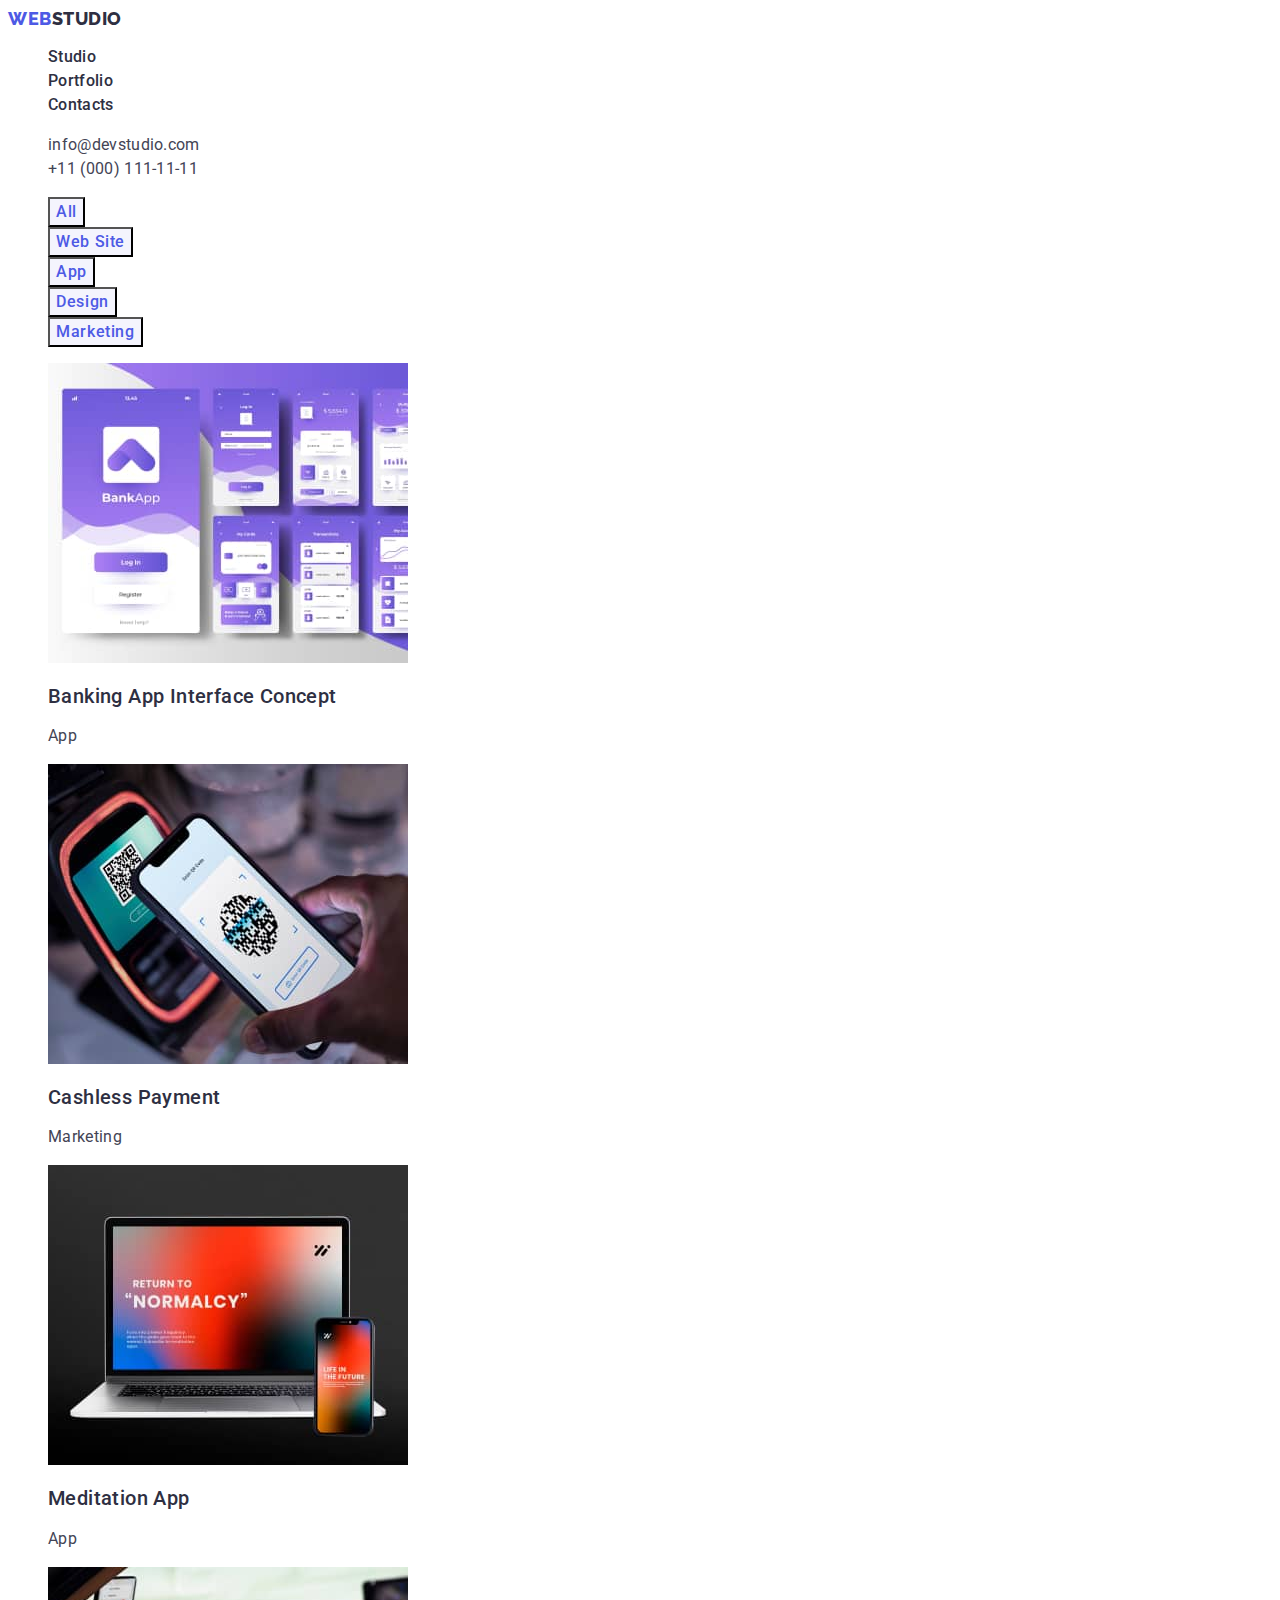
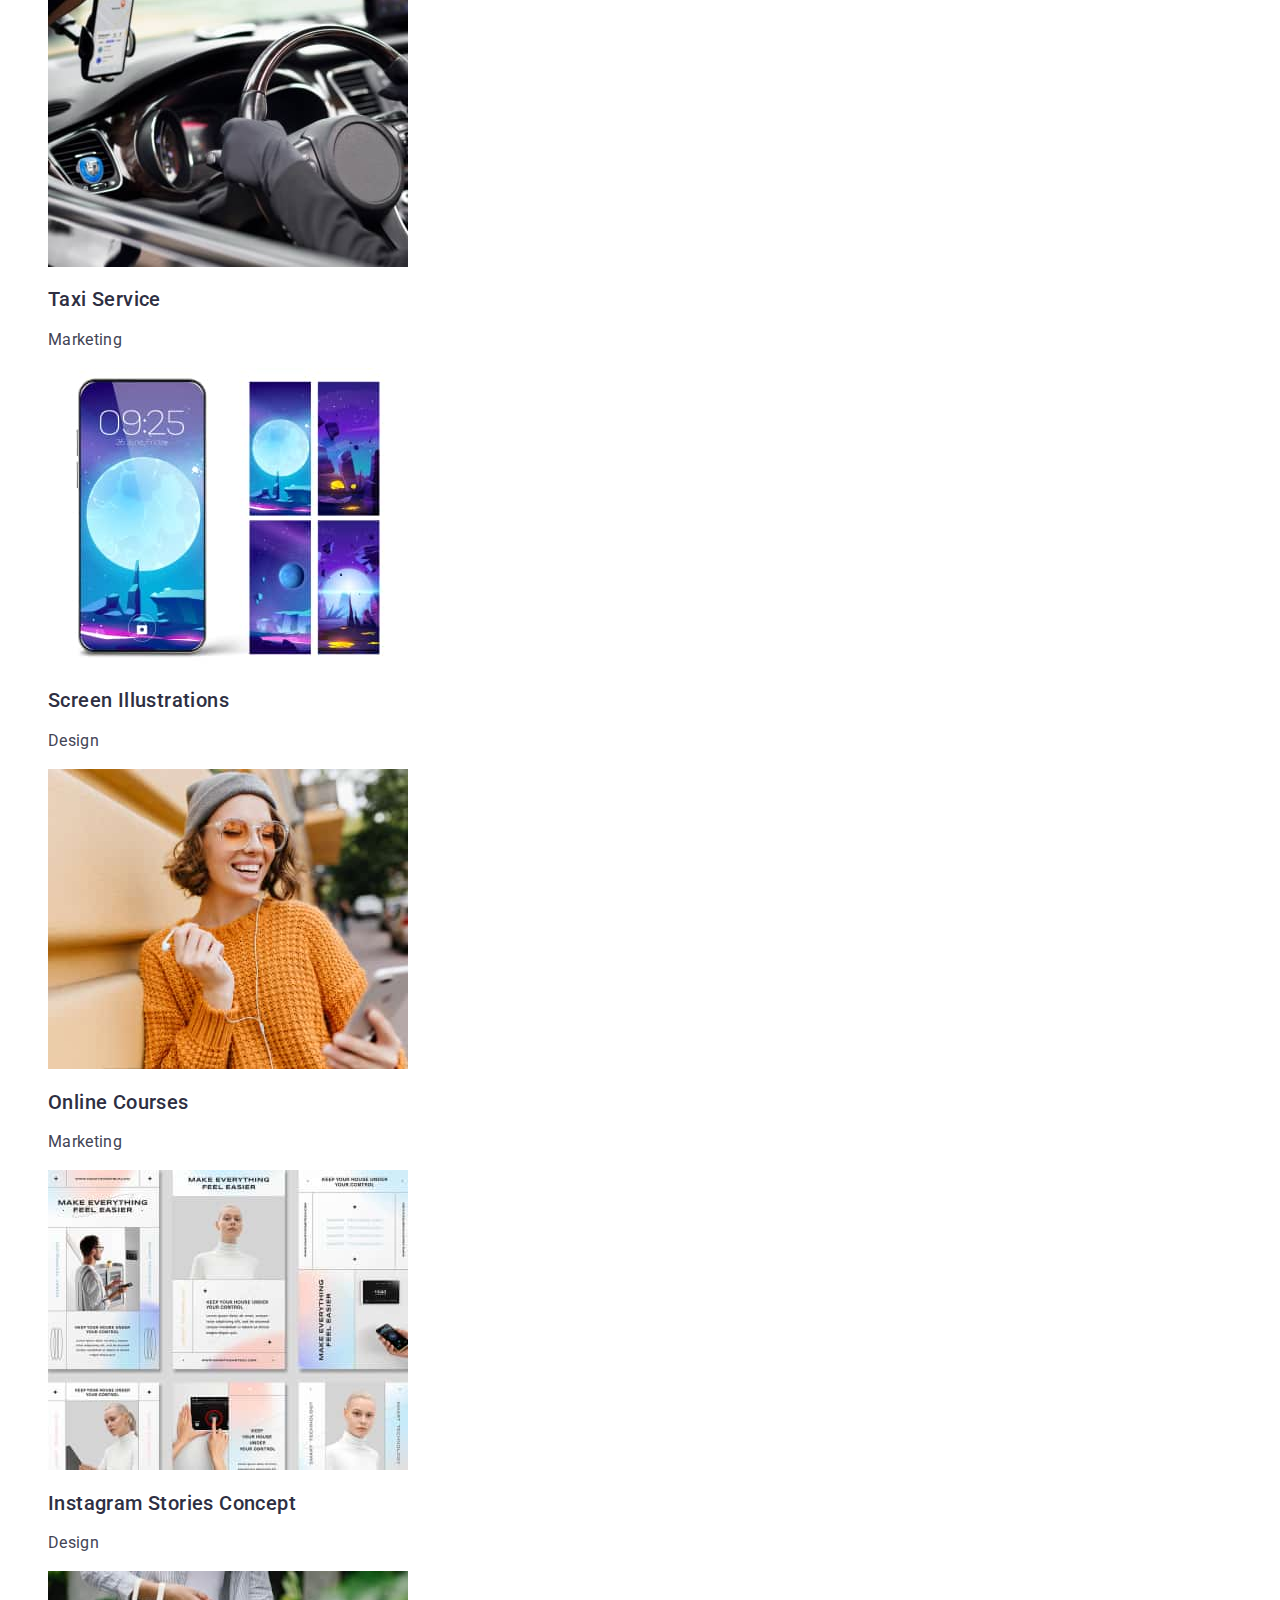
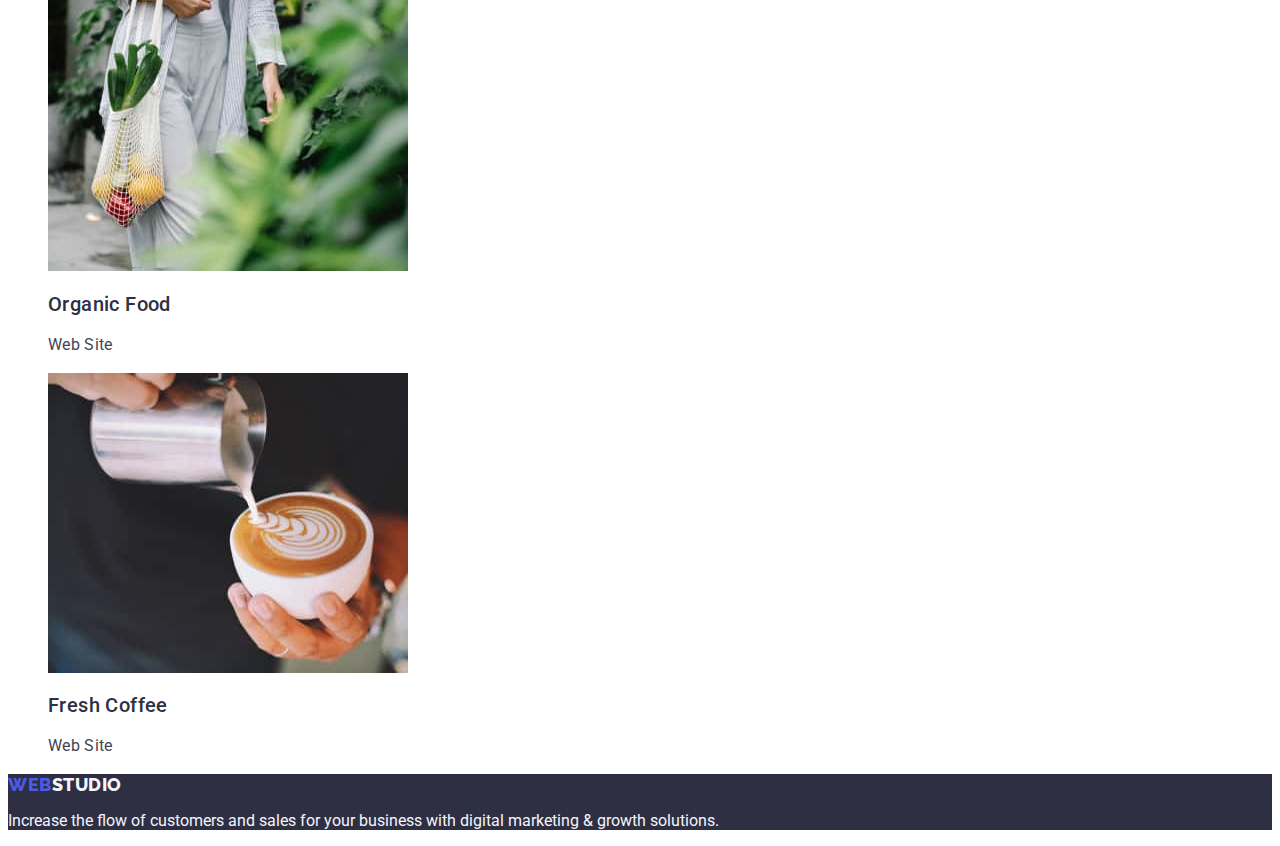
==== portfolio.html @ a1f389db "Initial commit" ====
<!DOCTYPE html>
<html lang="en">
  <head>
    <meta charset="UTF-8" />
    <meta http-equiv="X-UA-Compatible" content="IE=edge" />
    <meta name="viewport" content="width=device-width, initial-scale=1.0" />
    <title>WebStudio</title>
    <link rel="preconnect" href="https://fonts.googleapis.com" />
    <link rel="preconnect" href="https://fonts.gstatic.com" crossorigin />
    <link
      href="https://fonts.googleapis.com/css2?family=Raleway:wght@800&family=Roboto:wght@400;500;700;900&display=swap"
      rel="stylesheet"
    />
    <link rel="stylesheet" href="./css/styles.css" />
  </head>

  <body>
    <!-- Header -->
    <header class="header">
      <nav class="header-nav">
        <a href="./index.html" class="logo link"
          >Web<span class="header-logo">Studio</span>
        </a>
        <ul class="nav-list list">
          <li class="nav-item">
            <a href="./index.html" class="nav-link link">Studio</a>
          </li>
          <li class="nav-item">
            <a href="./portfolio.html" class="nav-link link">Portfolio</a>
          </li>
          <li class="nav-item">
            <a href="" class="nav-link link">Contacts</a>
          </li>
        </ul>
      </nav>
      <address class="address">
        <ul class="address-list list">
          <li class="addres-item">
            <a href="mailto:info@devstudio.com" class="address-link link"
              >info@devstudio.com</a
            >
          </li>
          <li class="addres-item">
            <a href="tel:+110001111111" class="address-link link"
              >+11 (000) 111-11-11</a
            >
          </li>
        </ul>
      </address>
    </header>
    <!-- Main content -->
    <main>
      <!-- Products section -->
      <section class="products">
        <h1 class="logic-title">Products</h1>
        <ul class="filter-list list">
          <li class="filter-item">
            <button type="button" class="filter-btn">All</button>
          </li>
          <li class="filter-item">
            <button type="button" class="filter-btn">Web Site</button>
          </li>
          <li class="filter-item">
            <button type="button" class="filter-btn">App</button>
          </li>
          <li class="filter-item">
            <button type="button" class="filter-btn">Design</button>
          </li>
          <li class="filter-item">
            <button type="button" class="filter-btn">Marketing</button>
          </li>
        </ul>
        <ul class="products-list list">
          <li>
            <a href="" class="products-link link"
              ><img
                src="./images/bank.jpg"
                alt="Screen shots of banking app"
                width="360"
                height="300"
              />
              <h2 class="secondary-titles">Banking App Interface Concept</h2>
              <p class="prducts-text">App</p></a
            >
          </li>
          <li>
            <a href="" class="products-link link"
              ><img
                src="./images/payment.jpg"
                alt="Example of using cashless payment"
                width="360"
                height="300"
              />
              <h2 class="secondary-titles">Cashless Payment</h2>
              <p class="prducts-text">Marketing</p></a
            >
          </li>
          <li>
            <a href="" class="products-link link"
              ><img
                src="./images/medetation.jpg"
                alt="Medetation app on laptop and mobilephone"
                width="360"
                height="300"
              />
              <h2 class="secondary-titles">Meditation App</h2>
              <p class="prducts-text">App</p></a
            >
          </li>
          <li>
            <a href="" class="products-link link"
              ><img
                src="./images/taxi.jpg"
                alt="Car enterior with man holding wheel"
                width="360"
                height="300"
              />
              <h2 class="secondary-titles">Taxi Service</h2>
              <p class="prducts-text">Marketing</p></a
            >
          </li>
          <li>
            <a href="" class="products-link link"
              ><img
                src="./images/ilustrator.jpg"
                alt="Examples of screen illustrations"
                width="360"
                height="300"
              />
              <h2 class="secondary-titles">Screen Illustrations</h2>
              <p class="prducts-text">Design</p></a
            >
          </li>
          <li>
            <a href="" class="products-link link"
              ><img
                src="./images/courses.jpg"
                alt="Girl in headphones holding phone"
                width="360"
                height="300"
              />
              <h2 class="secondary-titles">Online Courses</h2>
              <p class="prducts-text">Marketing</p></a
            >
          </li>
          <li>
            <a href="" class="products-link link"
              ><img
                src="./images/stories.jpg"
                alt="Exapmles of instagram stories"
                width="360"
                height="300"
              />
              <h2 class="secondary-titles">Instagram Stories Concept</h2>
              <p class="prducts-text">Design</p></a
            >
          </li>
          <li>
            <a href="" class="products-link link"
              ><img
                src="./images/organic.jpg"
                alt="Person with bag of vegetables"
                width="360"
                height="300"
              />
              <h2 class="secondary-titles">Organic Food</h2>
              <p class="prducts-text">Web Site</p></a
            >
          </li>
          <li>
            <a href="" class="products-link link"
              ><img
                src="./images/coffee.jpg"
                alt="Barista pours coffee"
                width="360"
                height="300"
              />
              <h2 class="secondary-titles">Fresh Coffee</h2>
              <p class="prducts-text">Web Site</p></a
            >
          </li>
        </ul>
      </section>
    </main>
    <!-- Footer -->
    <footer class="footer">
      <a href="./index.html" class="logo link"
        >Web<span class="footer-logo">Studio</span></a
      >
      <p class="footer-text">
        Increase the flow of customers and sales for your business with digital
        marketing & growth solutions.
      </p>
    </footer>
  </body>
</html>
---- css/styles.css ----
:root {
    --main-text-color: #434455;
    --secondary-text-color: #2E2F42;
    --acsent-color: #4d5ae5;
    --active-color: #404BBF;
    --main-background-color: #ffffff;
    --secondary-background-color: #F4F4FD;
    --acsent-background-color: #2E2F42;
}
.list{
    list-style-type: none;
}

.link{
    text-decoration: none;
}

.logic-title {
    display: none;
}


.secondary-titles{
    font-weight: 500;
    font-size: 20px;
    line-height: 1.2;
    letter-spacing: 0.02em;
    color: var(--secondary-text-color);
}
.main-titles {
    font-weight: 700;
    font-size: 36px;
    line-height: 1.11;
    text-align: center;
    letter-spacing: 0.02em;
    text-transform: capitalize;
    color: var(--secondary-text-color);

}
/* BODY */
body {
    font-family: "Roboto", sans-serif;
    color: var(--main-text-color);
    background-color: var(--main-background-color);
}
/* Header */
.logo {
  font-family: "Raleway", sans-serif;
  font-weight: 800;
  font-size: 18px;
  line-height: 1.17;
  letter-spacing: 0.03em;
  text-transform: uppercase;
  color: var(--acsent-color);
}

.header-logo {
    color: var(--secondary-text-color);
}

.nav-list {
    
    font-weight: 500;
    font-size: 16px;
    line-height: 1.5;
    letter-spacing: 0.02em;
    color: var(--secondary-text-color);
}
.nav-link{
    color: var(--secondary-text-color);
    
}
.nav-link:hover, 
.nav-link:focus{
    color: var(--active-color);
}

.address{
    font-style: normal;
}
.address-list{
    font-weight: 400;
    font-size: 16px;
    line-height: 1.5;
    letter-spacing: 0.02em;
    font-style: normal;
}
.address-link{
    color: var(--main-text-color);
}

.address-link:hover, 
.address-link:focus{
    color: var(--active-color);
}

/* Footer */
.footer {
    background-color: var(--acsent-background-color);
}

.footer-logo {
    color: var(--secondary-background-color);
}

.footer-text {
    color: var(--secondary-background-color);
}

/* Hero section */
.hero{
    background-color: var(--acsent-background-color);
}
.hero-title {
    font-weight: 700;
    font-size: 56px;
    line-height: 1.07;
    letter-spacing: 0.02em;
    text-align: center;
    color: var(--main-background-color);
}
.hero-btn{
    font-family: "Roboto", sans-serif;
    font-weight: 500;
    font-size: 16px;
    line-height: 1.5;
    letter-spacing: 0.04em;
    color: var(--main-background-color);
    background-color: var(--acsent-color);
    cursor: pointer;
}
.hero-btn:hover, 
.hero-btn:focus{
    background-color: var(--active-color);
}

/* What we provide section */
.provide-text{
    font-size: 16px;
    line-height: 1.5;
    letter-spacing: 0.02em;
}


/* Team list section */
.team{
    background-color: var(--secondary-background-color);
}
.team-item{
    background-color: var(--main-background-color);
}
.team-text{
    line-height: 1.5;
    letter-spacing: 0.02em;
}
/* Portfolio page */
.filter-btn{
    font-family: "Roboto", sans-serif;
    font-weight: 500;
    font-size: 16px;
    line-height: 1.5;
    letter-spacing: 0.04em;
    color: var(--acsent-color);
    background-color:var(--secondary-background-color);
    cursor: pointer;
}
.filter-btn:hover, 
.filter-btn:focus{
    color: var(--main-background-color);
    background-color: var(--active-color);
}

.prducts-text{
    font-size: 16px;
    line-height: 1.5;
    letter-spacing: 0.02em;
    color: var(--main-text-color);
}
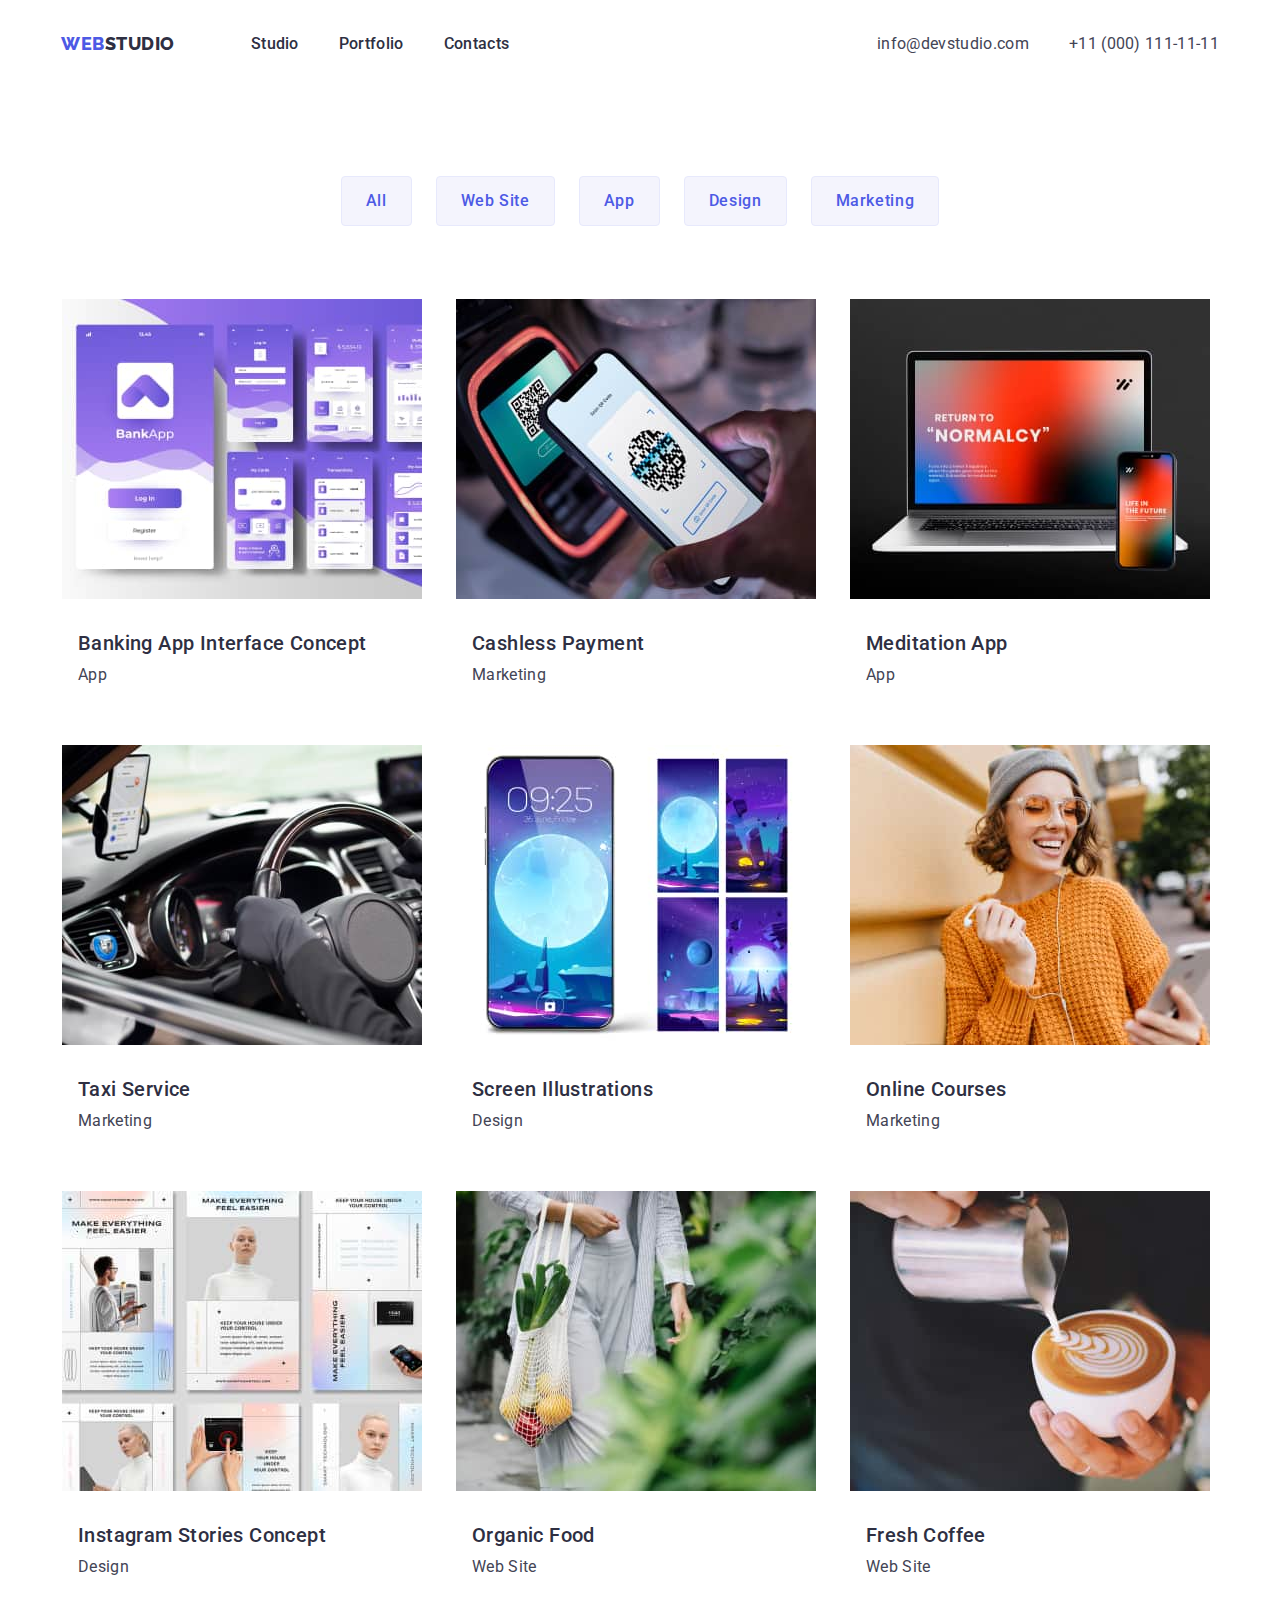
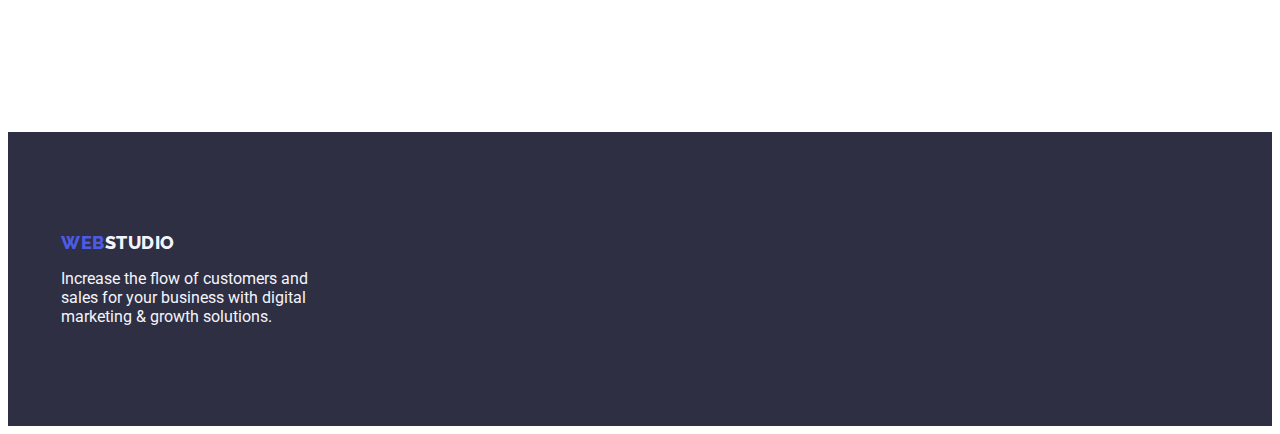
==== commit 5b6e9a8d: "Posed portfolio page" ====
--- a/portfolio.html
+++ b/portfolio.html
@@ -17,180 +17,221 @@
   <body>
     <!-- Header -->
     <header class="header">
-      <nav class="header-nav">
-        <a href="./index.html" class="logo link"
-          >Web<span class="header-logo">Studio</span>
-        </a>
-        <ul class="nav-list list">
-          <li class="nav-item">
-            <a href="./index.html" class="nav-link link">Studio</a>
-          </li>
-          <li class="nav-item">
-            <a href="./portfolio.html" class="nav-link link">Portfolio</a>
-          </li>
-          <li class="nav-item">
-            <a href="" class="nav-link link">Contacts</a>
-          </li>
-        </ul>
-      </nav>
-      <address class="address">
-        <ul class="address-list list">
-          <li class="addres-item">
-            <a href="mailto:info@devstudio.com" class="address-link link"
-              >info@devstudio.com</a
-            >
-          </li>
-          <li class="addres-item">
-            <a href="tel:+110001111111" class="address-link link"
-              >+11 (000) 111-11-11</a
-            >
-          </li>
-        </ul>
-      </address>
+      <div class="container">
+        <nav class="header-nav">
+          <a href="./index.html" class="logo link"
+            >Web<span class="header-logo">Studio</span>
+          </a>
+          <ul class="nav-list list">
+            <li class="nav-item">
+              <a href="./index.html" class="nav-link link">Studio</a>
+            </li>
+            <li class="nav-item">
+              <a href="./portfolio.html" class="nav-link link">Portfolio</a>
+            </li>
+            <li class="nav-item">
+              <a href="" class="nav-link link">Contacts</a>
+            </li>
+          </ul>
+        </nav>
+        <address class="address">
+          <ul class="address-list list">
+            <li class="address-item">
+              <a href="mailto:info@devstudio.com" class="address-link link"
+                >info@devstudio.com</a
+              >
+            </li>
+            <li class="address-item">
+              <a href="tel:+110001111111" class="address-link link"
+                >+11 (000) 111-11-11</a
+              >
+            </li>
+          </ul>
+        </address>
+      </div>
     </header>
     <!-- Main content -->
     <main>
       <!-- Products section -->
       <section class="products">
-        <h1 class="logic-title">Products</h1>
-        <ul class="filter-list list">
-          <li class="filter-item">
-            <button type="button" class="filter-btn">All</button>
-          </li>
-          <li class="filter-item">
-            <button type="button" class="filter-btn">Web Site</button>
-          </li>
-          <li class="filter-item">
-            <button type="button" class="filter-btn">App</button>
-          </li>
-          <li class="filter-item">
-            <button type="button" class="filter-btn">Design</button>
-          </li>
-          <li class="filter-item">
-            <button type="button" class="filter-btn">Marketing</button>
-          </li>
-        </ul>
-        <ul class="products-list list">
-          <li>
-            <a href="" class="products-link link"
-              ><img
-                src="./images/bank.jpg"
-                alt="Screen shots of banking app"
-                width="360"
-                height="300"
-              />
-              <h2 class="secondary-titles">Banking App Interface Concept</h2>
-              <p class="prducts-text">App</p></a
-            >
-          </li>
-          <li>
-            <a href="" class="products-link link"
-              ><img
-                src="./images/payment.jpg"
-                alt="Example of using cashless payment"
-                width="360"
-                height="300"
-              />
-              <h2 class="secondary-titles">Cashless Payment</h2>
-              <p class="prducts-text">Marketing</p></a
-            >
-          </li>
-          <li>
-            <a href="" class="products-link link"
-              ><img
-                src="./images/medetation.jpg"
-                alt="Medetation app on laptop and mobilephone"
-                width="360"
-                height="300"
-              />
-              <h2 class="secondary-titles">Meditation App</h2>
-              <p class="prducts-text">App</p></a
-            >
-          </li>
-          <li>
-            <a href="" class="products-link link"
-              ><img
-                src="./images/taxi.jpg"
-                alt="Car enterior with man holding wheel"
-                width="360"
-                height="300"
-              />
-              <h2 class="secondary-titles">Taxi Service</h2>
-              <p class="prducts-text">Marketing</p></a
-            >
-          </li>
-          <li>
-            <a href="" class="products-link link"
-              ><img
-                src="./images/ilustrator.jpg"
-                alt="Examples of screen illustrations"
-                width="360"
-                height="300"
-              />
-              <h2 class="secondary-titles">Screen Illustrations</h2>
-              <p class="prducts-text">Design</p></a
-            >
-          </li>
-          <li>
-            <a href="" class="products-link link"
-              ><img
-                src="./images/courses.jpg"
-                alt="Girl in headphones holding phone"
-                width="360"
-                height="300"
-              />
-              <h2 class="secondary-titles">Online Courses</h2>
-              <p class="prducts-text">Marketing</p></a
-            >
-          </li>
-          <li>
-            <a href="" class="products-link link"
-              ><img
-                src="./images/stories.jpg"
-                alt="Exapmles of instagram stories"
-                width="360"
-                height="300"
-              />
-              <h2 class="secondary-titles">Instagram Stories Concept</h2>
-              <p class="prducts-text">Design</p></a
-            >
-          </li>
-          <li>
-            <a href="" class="products-link link"
-              ><img
-                src="./images/organic.jpg"
-                alt="Person with bag of vegetables"
-                width="360"
-                height="300"
-              />
-              <h2 class="secondary-titles">Organic Food</h2>
-              <p class="prducts-text">Web Site</p></a
-            >
-          </li>
-          <li>
-            <a href="" class="products-link link"
-              ><img
-                src="./images/coffee.jpg"
-                alt="Barista pours coffee"
-                width="360"
-                height="300"
-              />
-              <h2 class="secondary-titles">Fresh Coffee</h2>
-              <p class="prducts-text">Web Site</p></a
-            >
-          </li>
-        </ul>
+        <div class="container">
+          <h1 class="visually-hidden">Products</h1>
+
+          <!-- Filter duttons -->
+          <ul class="filter-list list">
+            <li class="filter-item">
+              <button type="button" class="filter-btn">All</button>
+            </li>
+            <li class="filter-item">
+              <button type="button" class="filter-btn">Web Site</button>
+            </li>
+            <li class="filter-item">
+              <button type="button" class="filter-btn">App</button>
+            </li>
+            <li class="filter-item">
+              <button type="button" class="filter-btn">Design</button>
+            </li>
+            <li class="filter-item">
+              <button type="button" class="filter-btn">Marketing</button>
+            </li>
+          </ul>
+
+          <!-- Products -->
+          <ul class="products-list list">
+            <li class="products-item">
+              <a href="" class="products-link link"
+                ><img
+                  src="./images/bank.jpg"
+                  alt="Screen shots of banking app"
+                  width="360"
+                  height="300"
+                  class="products-img"
+                />
+                <div class="products-box">
+                  <h2 class="secondary-titles">
+                    Banking App Interface Concept
+                  </h2>
+                  <p class="prducts-text">App</p>
+                </div></a
+              >
+            </li>
+            <li class="products-item">
+              <a href="" class="products-link link"
+                ><img
+                  src="./images/payment.jpg"
+                  alt="Example of using cashless payment"
+                  width="360"
+                  height="300"
+                  class="products-img"
+                />
+                <div class="products-box">
+                  <h2 class="secondary-titles">Cashless Payment</h2>
+                  <p class="prducts-text">Marketing</p>
+                </div></a
+              >
+            </li>
+            <li class="products-item">
+              <a href="" class="products-link link"
+                ><img
+                  src="./images/medetation.jpg"
+                  alt="Medetation app on laptop and mobilephone"
+                  width="360"
+                  height="300"
+                  class="products-img"
+                />
+                <div class="products-box">
+                  <h2 class="secondary-titles">Meditation App</h2>
+                  <p class="prducts-text">App</p>
+                </div></a
+              >
+            </li>
+            <li class="products-item">
+              <a href="" class="products-link link"
+                ><img
+                  src="./images/taxi.jpg"
+                  alt="Car enterior with man holding wheel"
+                  width="360"
+                  height="300"
+                  class="products-img"
+                />
+                <div class="products-box">
+                  <h2 class="secondary-titles">Taxi Service</h2>
+                  <p class="prducts-text">Marketing</p>
+                </div></a
+              >
+            </li>
+            <li class="products-item">
+              <a href="" class="products-link link"
+                ><img
+                  src="./images/ilustrator.jpg"
+                  alt="Examples of screen illustrations"
+                  width="360"
+                  height="300"
+                  class="products-img"
+                />
+                <div class="products-box">
+                  <h2 class="secondary-titles">Screen Illustrations</h2>
+                  <p class="prducts-text">Design</p>
+                </div></a
+              >
+            </li>
+            <li class="products-item">
+              <a href="" class="products-link link"
+                ><img
+                  src="./images/courses.jpg"
+                  alt="Girl in headphones holding phone"
+                  width="360"
+                  height="300"
+                  class="products-img"
+                />
+                <div class="products-box">
+                  <h2 class="secondary-titles">Online Courses</h2>
+                  <p class="prducts-text">Marketing</p>
+                </div></a
+              >
+            </li>
+            <li class="products-item">
+              <a href="" class="products-link link"
+                ><img
+                  src="./images/stories.jpg"
+                  alt="Exapmles of instagram stories"
+                  width="360"
+                  height="300"
+                  class="products-img"
+                />
+                <div class="products-box">
+                  <h2 class="secondary-titles">Instagram Stories Concept</h2>
+                  <p class="prducts-text">Design</p>
+                </div></a
+              >
+            </li>
+            <li class="products-item">
+              <a href="" class="products-link link"
+                ><img
+                  src="./images/organic.jpg"
+                  alt="Person with bag of vegetables"
+                  width="360"
+                  height="300"
+                  class="products-img"
+                />
+                <div class="products-box">
+                  <h2 class="secondary-titles">Organic Food</h2>
+                  <p class="prducts-text">Web Site</p>
+                </div></a
+              >
+            </li>
+            <li class="products-item">
+              <a href="" class="products-link link"
+                ><img
+                  src="./images/coffee.jpg"
+                  alt="Barista pours coffee"
+                  width="360"
+                  height="300"
+                  class="products-img"
+                />
+                <div class="products-box">
+                  <h2 class="secondary-titles">Fresh Coffee</h2>
+                  <p class="prducts-text">Web Site</p>
+                </div></a
+              >
+            </li>
+          </ul>
+        </div>
       </section>
     </main>
     <!-- Footer -->
     <footer class="footer">
-      <a href="./index.html" class="logo link"
-        >Web<span class="footer-logo">Studio</span></a
-      >
-      <p class="footer-text">
-        Increase the flow of customers and sales for your business with digital
-        marketing & growth solutions.
-      </p>
+      <div class="container">
+        <div class="footer-items">
+          <a href="./index.html" class="logo link"
+            >Web<span class="footer-logo">Studio</span></a
+          >
+          <p class="footer-text">
+            Increase the flow of customers and sales for your business with
+            digital marketing & growth solutions.
+          </p>
+        </div>
+      </div>
     </footer>
   </body>
 </html>
--- a/css/styles.css
+++ b/css/styles.css
@@ -1,51 +1,91 @@
+/* Main roots */
 :root {
-    --main-text-color: #434455;
-    --secondary-text-color: #2E2F42;
-    --acsent-color: #4d5ae5;
-    --active-color: #404BBF;
-    --main-background-color: #ffffff;
-    --secondary-background-color: #F4F4FD;
-    --acsent-background-color: #2E2F42;
-}
-.list{
-    list-style-type: none;
-}
-
-.link{
-    text-decoration: none;
-}
-
-.logic-title {
-    display: none;
-}
-
-
-.secondary-titles{
-    font-weight: 500;
-    font-size: 20px;
-    line-height: 1.2;
-    letter-spacing: 0.02em;
-    color: var(--secondary-text-color);
-}
-.main-titles {
-    font-weight: 700;
-    font-size: 36px;
-    line-height: 1.11;
-    text-align: center;
-    letter-spacing: 0.02em;
-    text-transform: capitalize;
-    color: var(--secondary-text-color);
-
-}
+  --main-text-color: #434455;
+  --secondary-text-color: #2e2f42;
+  --acsent-color: #4d5ae5;
+  --active-color: #404bbf;
+  --main-background-color: #ffffff;
+  --secondary-background-color: #f4f4fd;
+  --acsent-background-color: #2e2f42;
+}
+
 /* BODY */
 body {
-    font-family: "Roboto", sans-serif;
-    color: var(--main-text-color);
-    background-color: var(--main-background-color);
-}
+  font-family: 'Roboto', sans-serif;
+  color: var(--main-text-color);
+  background-color: var(--main-background-color);
+}
+
+/* Unilities */
+/*#region RegionName*/
+.list {
+  list-style-type: none;
+}
+
+.link {
+  text-decoration: none;
+}
+
+h1,
+h2,
+h3,
+h4,
+h5,
+h6,
+p,
+ul {
+  margin: 0;
+  padding: 0;
+}
+
+.visually-hidden {
+  position: absolute;
+  width: 1px;
+  height: 1px;
+  margin: -1px;
+  border: 0;
+  padding: 0;
+
+  white-space: nowrap;
+  clip-path: inset(100%);
+  clip: rect(0 0 0 0);
+  overflow: hidden;
+}
+/*#endregion RegionName*/
+
+/* Container */
+.container {
+  width: 1158px;
+  padding-left: 15px;
+  padding-right: 15px;
+  margin-left: auto;
+  margin-right: auto;
+}
+
+/* Text styles */
+/*#region RegionName*/
+.secondary-titles {
+  font-weight: 500;
+  font-size: 20px;
+  line-height: 1.2;
+  letter-spacing: 0.02em;
+  color: var(--secondary-text-color);
+}
+.main-titles {
+  font-weight: 700;
+  font-size: 36px;
+  line-height: 1.11;
+  text-align: center;
+  letter-spacing: 0.02em;
+  text-transform: capitalize;
+  color: var(--secondary-text-color);
+}
+/*#endregion RegionName*/
+
 /* Header */
+/*#region RegionName*/
 .logo {
-  font-family: "Raleway", sans-serif;
+  font-family: 'Raleway', sans-serif;
   font-weight: 800;
   font-size: 18px;
   line-height: 1.17;
@@ -54,125 +94,324 @@
   color: var(--acsent-color);
 }
 
+.header-nav {
+  display: flex;
+  align-items: center;
+}
+
+.header .logo {
+  margin-right: 76px;
+  padding-bottom: 24px;
+  padding-top: 24px;
+}
+
 .header-logo {
-    color: var(--secondary-text-color);
+  color: var(--secondary-text-color);
 }
 
 .nav-list {
-    
-    font-weight: 500;
-    font-size: 16px;
-    line-height: 1.5;
-    letter-spacing: 0.02em;
-    color: var(--secondary-text-color);
-}
-.nav-link{
-    color: var(--secondary-text-color);
-    
-}
-.nav-link:hover, 
-.nav-link:focus{
-    color: var(--active-color);
-}
-
-.address{
-    font-style: normal;
-}
-.address-list{
-    font-weight: 400;
-    font-size: 16px;
-    line-height: 1.5;
-    letter-spacing: 0.02em;
-    font-style: normal;
-}
-.address-link{
-    color: var(--main-text-color);
-}
-
-.address-link:hover, 
-.address-link:focus{
-    color: var(--active-color);
-}
+  display: flex;
+
+  font-weight: 500;
+  font-size: 16px;
+  line-height: 1.5;
+  letter-spacing: 0.02em;
+  color: var(--secondary-text-color);
+}
+
+.nav-item:not(:last-child) {
+  margin-right: 40px;
+}
+
+.nav-link {
+  display: block;
+  padding-top: 24px;
+  padding-bottom: 24px;
+  color: var(--secondary-text-color);
+}
+.nav-link:hover,
+.nav-link:focus {
+  color: var(--active-color);
+}
+
+.address {
+  margin-left: auto;
+  font-style: normal;
+}
+
+.address-item:not(:last-child) {
+  margin-right: 40px;
+}
+
+.address-list {
+  display: flex;
+
+  font-weight: 400;
+  font-size: 16px;
+  line-height: 1.5;
+  letter-spacing: 0.02em;
+  font-style: normal;
+}
+.address-link {
+  display: block;
+  padding-top: 24px;
+  padding-bottom: 24px;
+  color: var(--main-text-color);
+}
+
+.address-link:hover,
+.address-link:focus {
+  color: var(--active-color);
+}
+
+.header .container {
+  display: flex;
+  align-items: center;
+}
+/*#endregion RegionName*/
 
 /* Footer */
+/*#region RegionName*/
 .footer {
-    background-color: var(--acsent-background-color);
+  background-color: var(--acsent-background-color);
+}
+
+.footer .logo {
+  display: block;
+  margin-bottom: 16px;
+}
+.footer-items {
+  padding-top: 100px;
+  padding-bottom: 100px;
+  max-width: 264px;
 }
 
 .footer-logo {
-    color: var(--secondary-background-color);
+  color: var(--secondary-background-color);
 }
 
 .footer-text {
-    color: var(--secondary-background-color);
-}
+  color: var(--secondary-background-color);
+}
+/*#endregion RegionName*/
 
 /* Hero section */
-.hero{
-    background-color: var(--acsent-background-color);
-}
+/*#region RegionName*/
+.hero {
+  background-color: var(--acsent-background-color);
+  text-align: center;
+}
+
+.hero .container {
+  padding-top: 188px;
+  padding-bottom: 188px;
+}
+
 .hero-title {
-    font-weight: 700;
-    font-size: 56px;
-    line-height: 1.07;
-    letter-spacing: 0.02em;
-    text-align: center;
-    color: var(--main-background-color);
-}
-.hero-btn{
-    font-family: "Roboto", sans-serif;
-    font-weight: 500;
-    font-size: 16px;
-    line-height: 1.5;
-    letter-spacing: 0.04em;
-    color: var(--main-background-color);
-    background-color: var(--acsent-color);
-    cursor: pointer;
-}
-.hero-btn:hover, 
-.hero-btn:focus{
-    background-color: var(--active-color);
-}
+  margin-bottom: 48px;
+  margin-left: auto;
+  margin-right: auto;
+  max-width: 496px;
+
+  font-weight: 700;
+  font-size: 56px;
+  line-height: 1.07;
+  letter-spacing: 0.02em;
+  text-align: center;
+  color: var(--main-background-color);
+}
+.hero-btn {
+  border: 1px solid transparent;
+  padding: 16px 32px;
+  width: 196px;
+  box-shadow: 0px 4px 4px rgba(0, 0, 0, 0.15);
+  border-radius: 4px;
+
+  font-family: 'Roboto', sans-serif;
+  font-weight: 500;
+  font-size: 16px;
+  line-height: 1.5;
+  letter-spacing: 0.04em;
+  color: var(--main-background-color);
+  background-color: var(--acsent-color);
+  cursor: pointer;
+}
+.hero-btn:hover,
+.hero-btn:focus {
+  background-color: var(--active-color);
+}
+/*#endregion RegionName*/
 
 /* What we provide section */
-.provide-text{
-    font-size: 16px;
-    line-height: 1.5;
-    letter-spacing: 0.02em;
-}
-
+/*#region RegionName*/
+.provide-text {
+  font-size: 16px;
+  line-height: 1.5;
+  letter-spacing: 0.02em;
+}
+.provide .container {
+  padding-top: 120px;
+  padding-bottom: 120px;
+}
+
+.provide-list {
+  display: flex;
+  flex-wrap: wrap;
+  gap: 24px;
+}
+
+.provide-item {
+  flex-basis: calc((100% - 72px) / 4);
+  padding: 0;
+}
+
+.provide-item .secondary-titles {
+  margin-bottom: 8px;
+}
+/*#endregion RegionName*/
+
+/* What are we doing section */
+/*#region RegionName*/
+.doing .main-titles {
+  margin-bottom: 72px;
+}
+
+.doing-list {
+  display: flex;
+  padding-bottom: 120px;
+}
+.doing-item:not(:last-child) {
+  margin-right: 24px;
+}
+/*#endregion RegionName*/
 
 /* Team list section */
-.team{
-    background-color: var(--secondary-background-color);
-}
-.team-item{
-    background-color: var(--main-background-color);
-}
-.team-text{
-    line-height: 1.5;
-    letter-spacing: 0.02em;
-}
+/*#region RegionName*/
+.team {
+  background-color: var(--secondary-background-color);
+  text-align: center;
+}
+
+.team .container {
+  padding-top: 120px;
+  padding-bottom: 120px;
+}
+
+.team .main-titles {
+  margin-bottom: 72px;
+}
+
+.team-list {
+  display: flex;
+  flex-wrap: wrap;
+  gap: 24px;
+}
+
+.team-item {
+  background-color: var(--main-background-color);
+  flex-basis: calc((100% - 72px) / 4);
+  box-shadow: 0px 1px 6px rgba(46, 47, 66, 0.08),
+    0px 1px 1px rgba(46, 47, 66, 0.16), 0px 2px 1px rgba(46, 47, 66, 0.08);
+  border-radius: 0px 0px 4px 4px;
+}
+.team-img {
+  display: block;
+}
+.team-item .secondary-titles {
+  margin-bottom: 8px;
+}
+.team-text {
+  line-height: 1.5;
+  letter-spacing: 0.02em;
+}
+
+.item-box {
+  padding: 32px 16px;
+}
+
+/*#endregion RegionName*/
+
 /* Portfolio page */
-.filter-btn{
-    font-family: "Roboto", sans-serif;
-    font-weight: 500;
-    font-size: 16px;
-    line-height: 1.5;
-    letter-spacing: 0.04em;
-    color: var(--acsent-color);
-    background-color:var(--secondary-background-color);
-    cursor: pointer;
-}
-.filter-btn:hover, 
-.filter-btn:focus{
-    color: var(--main-background-color);
-    background-color: var(--active-color);
-}
-
-.prducts-text{
-    font-size: 16px;
-    line-height: 1.5;
-    letter-spacing: 0.02em;
-    color: var(--main-text-color);
-}+/*#region RegionName*/
+
+/* Filter buttons */
+
+.products .container {
+  padding-top: 96px;
+  padding-bottom: 120px;
+}
+
+.filter-list {
+  display: flex;
+  margin-bottom: 72px;
+  flex-wrap: wrap;
+  gap: 24px;
+  justify-content: center;
+}
+
+.products-box {
+  padding: 32px 16px;
+}
+
+.products-box .secondary-titles {
+  margin-bottom: 8px;
+}
+
+.filter-btn {
+  flex-basis: calc((100% - 96px) / 5);
+  padding: 12px 24px;
+  border: 1px solid #e7e9fc;
+  border-radius: 4px;
+
+  color: var(--acsent-color);
+  background-color: var(--secondary-background-color);
+
+  font-family: 'Roboto', sans-serif;
+  font-weight: 500;
+  font-size: 16px;
+  line-height: 1.5;
+  letter-spacing: 0.04em;
+  cursor: pointer;
+}
+.filter-btn:hover,
+.filter-btn:focus {
+  color: var(--main-background-color);
+  background-color: var(--active-color);
+}
+
+/* Products */
+
+.products-list {
+  display: flex;
+  flex-wrap: wrap;
+  gap: 24px;
+}
+
+.products-item {
+  flex-basis: calc((100% - 48px) / 3);
+}
+
+.products-link {
+  display: block;
+  box-sizing: border-box;
+  border: 1px solid transparent;
+}
+
+.products-link:hover,
+:focus {
+  border: 1px solid #f4f4fd;
+  box-shadow: 0px 1px 6px rgba(46, 47, 66, 0.08),
+    0px 1px 1px rgba(46, 47, 66, 0.16), 0px 2px 1px rgba(46, 47, 66, 0.08);
+}
+
+.products-img {
+  display: block;
+}
+
+.prducts-text {
+  font-size: 16px;
+  line-height: 1.5;
+  letter-spacing: 0.02em;
+  color: var(--main-text-color);
+}
+/*#endregion RegionName*/
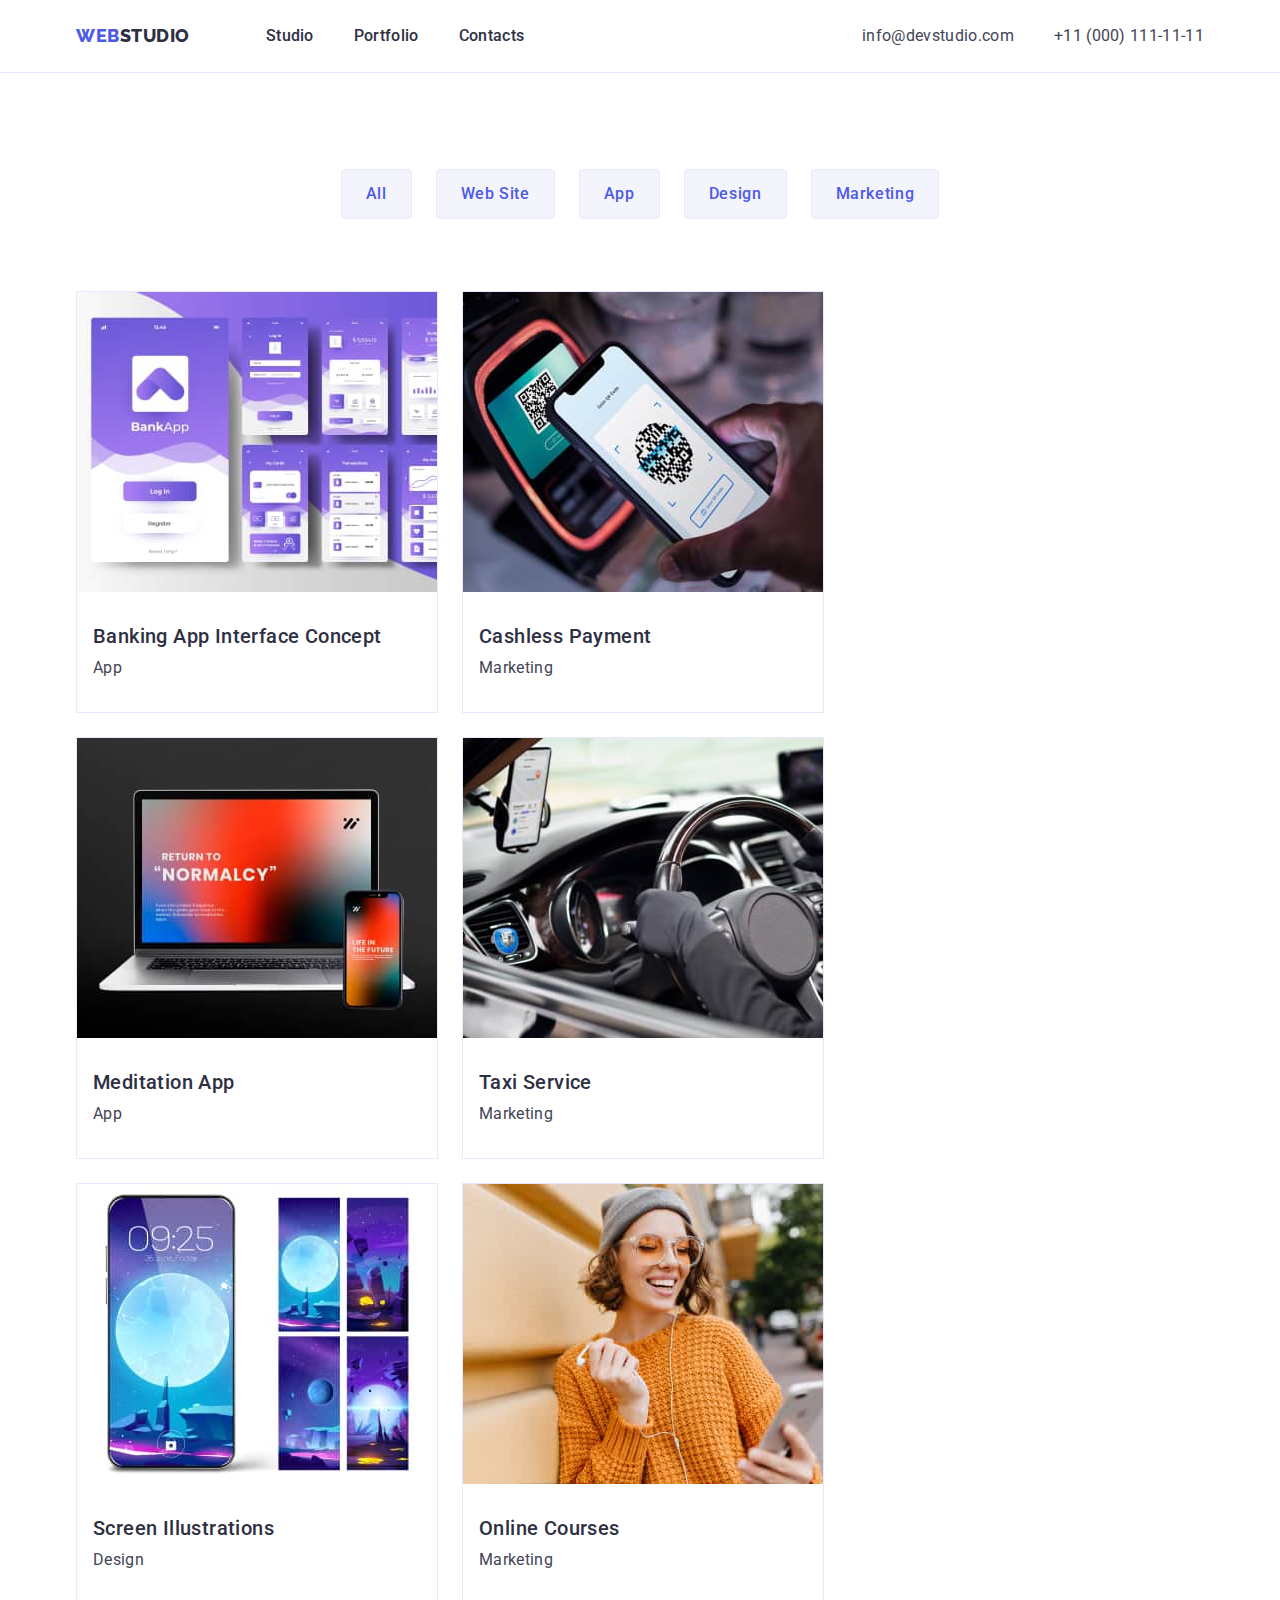
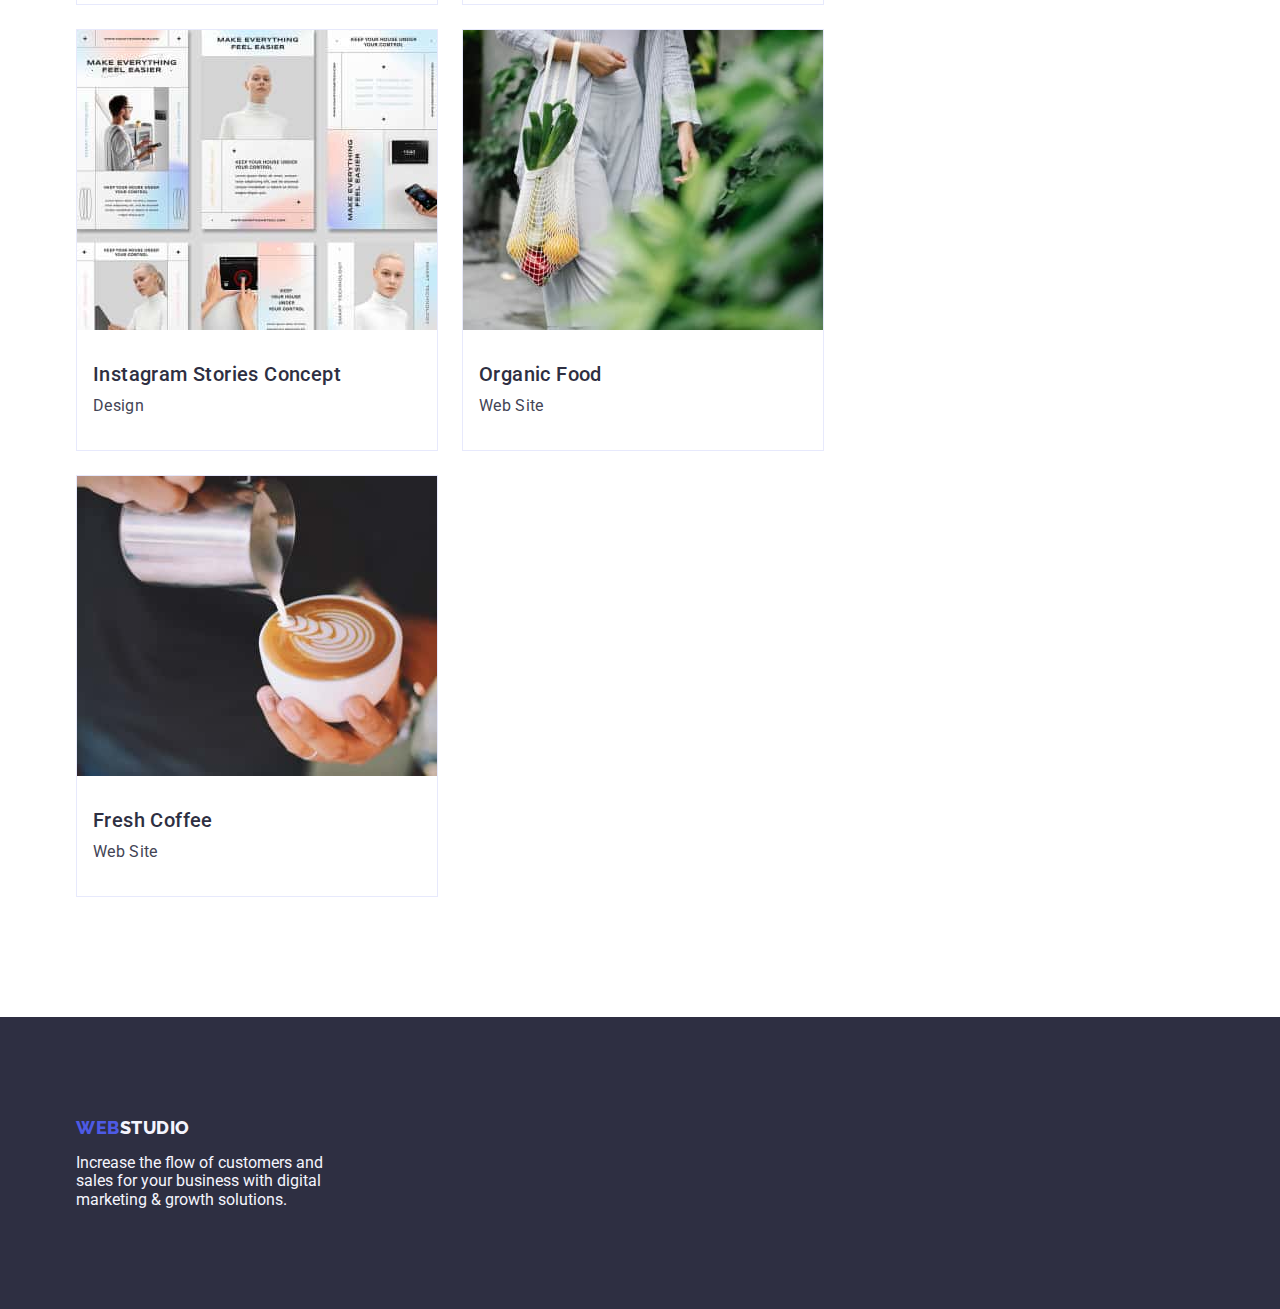
==== commit 5e8ba629: "Second cor" ====
--- a/portfolio.html
+++ b/portfolio.html
@@ -10,6 +10,10 @@
     <link
       href="https://fonts.googleapis.com/css2?family=Raleway:wght@800&family=Roboto:wght@400;500;700;900&display=swap"
       rel="stylesheet"
+    />
+    <link
+      rel="stylesheet"
+      href="https://cdn.jsdelivr.net/npm/modern-normalize@1.1.0/modern-normalize.min.css"
     />
     <link rel="stylesheet" href="./css/styles.css" />
   </head>
--- a/css/styles.css
+++ b/css/styles.css
@@ -38,6 +38,10 @@
   padding: 0;
 }
 
+img {
+  display: block;
+}
+
 .visually-hidden {
   position: absolute;
   width: 1px;
@@ -84,6 +88,11 @@
 
 /* Header */
 /*#region RegionName*/
+
+.header {
+  border-bottom: 1px solid #e7e9fc;
+}
+
 .logo {
   font-family: 'Raleway', sans-serif;
   font-weight: 800;
@@ -174,15 +183,15 @@
 /*#region RegionName*/
 .footer {
   background-color: var(--acsent-background-color);
-}
-
-.footer .logo {
-  display: block;
-  margin-bottom: 16px;
-}
-.footer-items {
   padding-top: 100px;
   padding-bottom: 100px;
+}
+
+.footer .logo {
+  display: inline-block;
+  margin-bottom: 16px;
+}
+.footer-items {
   max-width: 264px;
 }
 
@@ -202,7 +211,7 @@
   text-align: center;
 }
 
-.hero .container {
+.hero {
   padding-top: 188px;
   padding-bottom: 188px;
 }
@@ -221,9 +230,13 @@
   color: var(--main-background-color);
 }
 .hero-btn {
-  border: 1px solid transparent;
+  display: block;
+  margin-left: auto;
+  margin-right: auto;
   padding: 16px 32px;
-  width: 196px;
+  min-width: 169px;
+  height: 56px;
+  border: none;
   box-shadow: 0px 4px 4px rgba(0, 0, 0, 0.15);
   border-radius: 4px;
 
@@ -249,7 +262,7 @@
   line-height: 1.5;
   letter-spacing: 0.02em;
 }
-.provide .container {
+.provide {
   padding-top: 120px;
   padding-bottom: 120px;
 }
@@ -272,13 +285,16 @@
 
 /* What are we doing section */
 /*#region RegionName*/
+.doing {
+  padding-bottom: 120px;
+}
+
 .doing .main-titles {
   margin-bottom: 72px;
 }
 
 .doing-list {
   display: flex;
-  padding-bottom: 120px;
 }
 .doing-item:not(:last-child) {
   margin-right: 24px;
@@ -292,7 +308,7 @@
   text-align: center;
 }
 
-.team .container {
+.team {
   padding-top: 120px;
   padding-bottom: 120px;
 }
@@ -310,24 +326,24 @@
 .team-item {
   background-color: var(--main-background-color);
   flex-basis: calc((100% - 72px) / 4);
+}
+.team-img {
+  display: block;
+}
+.team-item .secondary-titles {
+  margin-bottom: 8px;
+}
+.team-text {
+  line-height: 1.5;
+  letter-spacing: 0.02em;
+}
+
+.item-box {
+  padding: 32px 16px;
   box-shadow: 0px 1px 6px rgba(46, 47, 66, 0.08),
     0px 1px 1px rgba(46, 47, 66, 0.16), 0px 2px 1px rgba(46, 47, 66, 0.08);
   border-radius: 0px 0px 4px 4px;
 }
-.team-img {
-  display: block;
-}
-.team-item .secondary-titles {
-  margin-bottom: 8px;
-}
-.team-text {
-  line-height: 1.5;
-  letter-spacing: 0.02em;
-}
-
-.item-box {
-  padding: 32px 16px;
-}
 
 /*#endregion RegionName*/
 
@@ -336,7 +352,7 @@
 
 /* Filter buttons */
 
-.products .container {
+.products {
   padding-top: 96px;
   padding-bottom: 120px;
 }
@@ -375,6 +391,7 @@
 }
 .filter-btn:hover,
 .filter-btn:focus {
+  border: 1px solid transparent;
   color: var(--main-background-color);
   background-color: var(--active-color);
 }
@@ -394,7 +411,7 @@
 .products-link {
   display: block;
   box-sizing: border-box;
-  border: 1px solid transparent;
+  border: 1px solid #e7e9fc;
 }
 
 .products-link:hover,
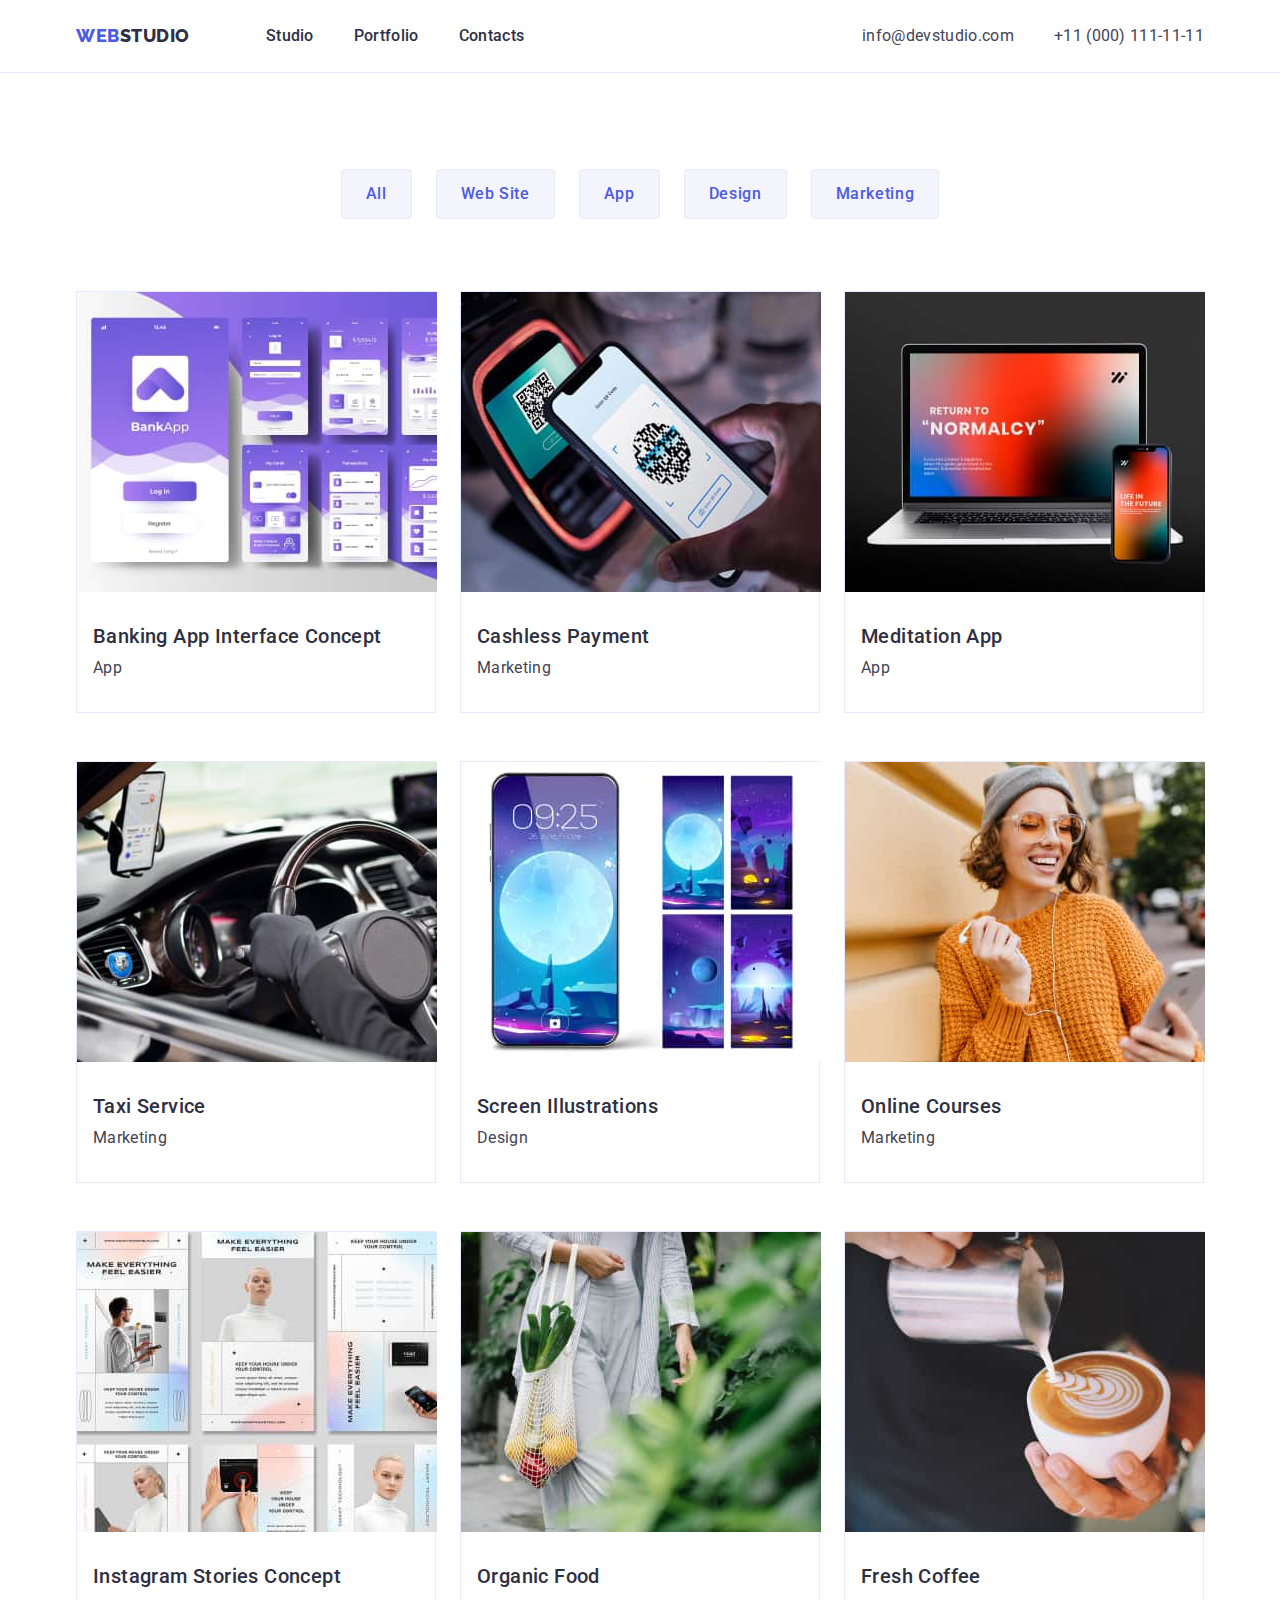
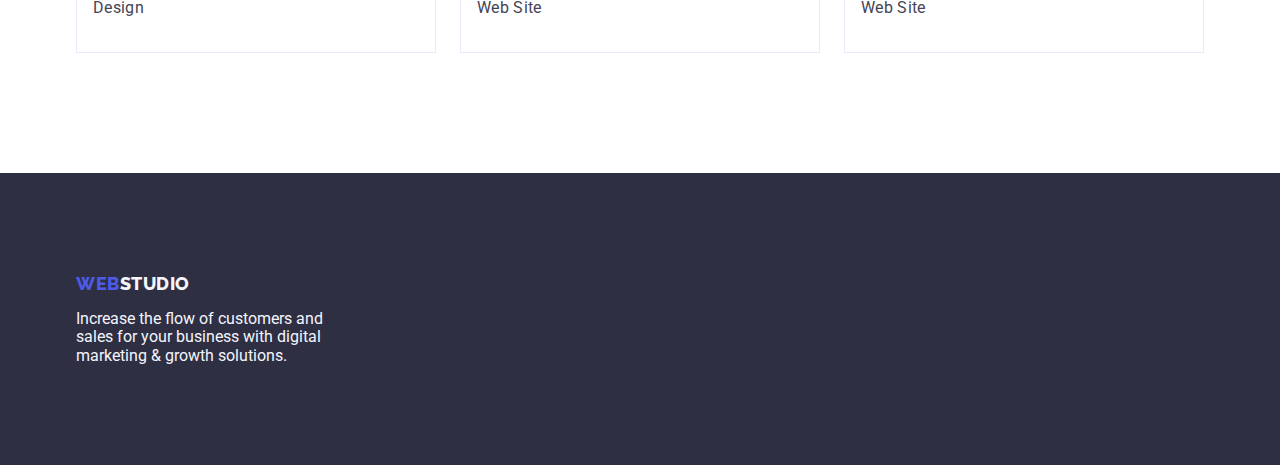
==== commit ec2cf745: "Third corects" ====
--- a/portfolio.html
+++ b/portfolio.html
@@ -226,15 +226,13 @@
     <!-- Footer -->
     <footer class="footer">
       <div class="container">
-        <div class="footer-items">
-          <a href="./index.html" class="logo link"
-            >Web<span class="footer-logo">Studio</span></a
-          >
-          <p class="footer-text">
-            Increase the flow of customers and sales for your business with
-            digital marketing & growth solutions.
-          </p>
-        </div>
+        <a href="./index.html" class="logo link"
+          >Web<span class="footer-logo">Studio</span></a
+        >
+        <p class="footer-text">
+          Increase the flow of customers and sales for your business with
+          digital marketing & growth solutions.
+        </p>
       </div>
     </footer>
   </body>
--- a/css/styles.css
+++ b/css/styles.css
@@ -191,15 +191,14 @@
   display: inline-block;
   margin-bottom: 16px;
 }
-.footer-items {
-  max-width: 264px;
-}
 
 .footer-logo {
   color: var(--secondary-background-color);
 }
 
 .footer-text {
+  max-width: 264px;
+
   color: var(--secondary-background-color);
 }
 /*#endregion RegionName*/
@@ -401,11 +400,11 @@
 .products-list {
   display: flex;
   flex-wrap: wrap;
-  gap: 24px;
+  gap: 48px 24px;
 }
 
 .products-item {
-  flex-basis: calc((100% - 48px) / 3);
+  width: calc((100% - 48px) / 3);
 }
 
 .products-link {
